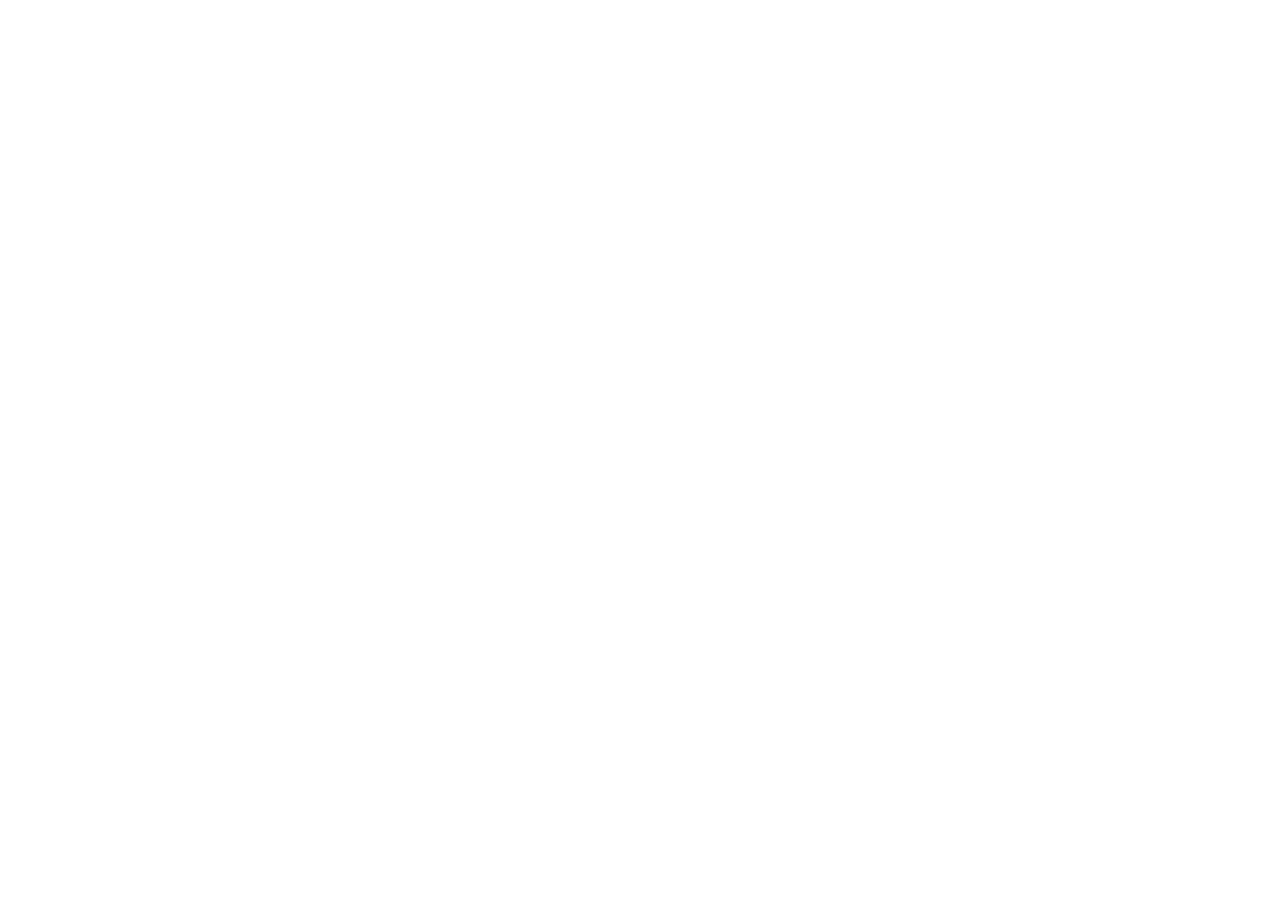
==== index.html @ 494f0d7b "first winner if statement made and working" ====
<!DOCTYPE html>
<html>
	<head>
		<script src="https://ajax.googleapis.com/ajax/libs/jquery/2.1.4/jquery.min.js"></script>
		<link rel="stylesheet" href="https://maxcdn.bootstrapcdn.com/bootstrap/3.3.5/css/bootstrap.min.css">
		<link rel="stylesheet" href="css/game.css">
	</head>
	
	<body>

		
		


		
	</body>
</html>
---- css/game.css ----
html, body {
    height: 100%;
    font-family: 'Karla', sans-serif;
}

.history-body {
	padding-bottom: 1000px;
    margin-bottom: -1000px;
    height: 100%;
}

.history-body h3 {
	margin: 0;
	padding-left: 10px;
	padding-top: 10px;
}

.cell-design {
	float: left;
	width: 25%;
	height: 175px;
	font-size: 100px;
	border: 3px solid #f7f7f7;
	text-align: center;
	margin: 0.5px;
}

#board {
	width: 100%;
	padding-left: 5%;
	padding-top: 5%;
	padding-bottom: 5%;
}
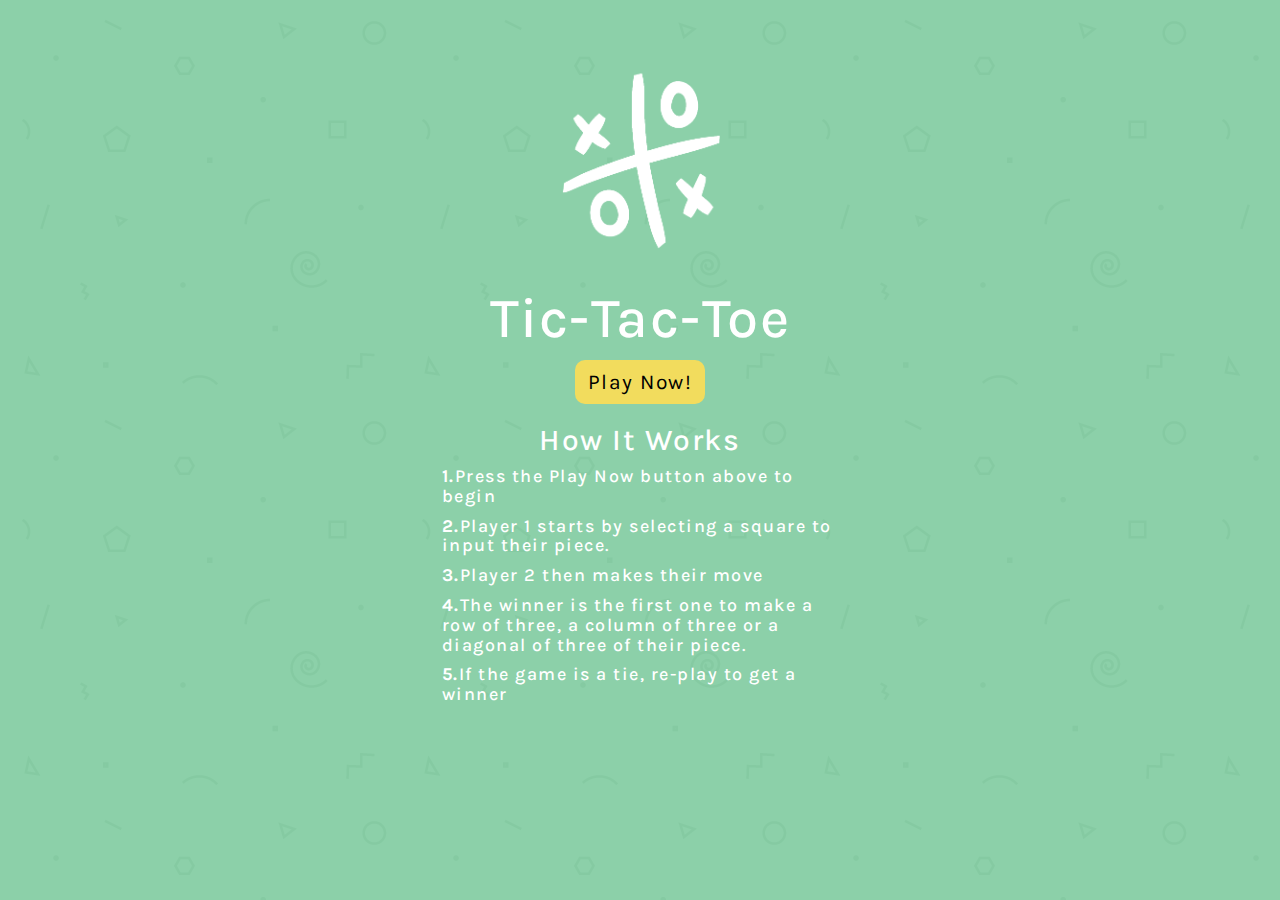
==== commit 15982f74: "refresh function created, not called yet. first column findWinner created" ====
--- a/index.html
+++ b/index.html
@@ -1,17 +1,30 @@
 <!DOCTYPE html>
 <html>
-	<head>
-		<script src="https://ajax.googleapis.com/ajax/libs/jquery/2.1.4/jquery.min.js"></script>
-		<link rel="stylesheet" href="https://maxcdn.bootstrapcdn.com/bootstrap/3.3.5/css/bootstrap.min.css">
-		<link rel="stylesheet" href="css/game.css">
-	</head>
-	
-	<body>
 
-		
-		
+<head>
+    <link href='https://fonts.googleapis.com/css?family=Karla:400,700' rel='stylesheet' type='text/css'>
+    <link rel="stylesheet" href="https://maxcdn.bootstrapcdn.com/bootstrap/3.3.5/css/bootstrap.min.css">
+    <link rel="stylesheet" href="css/game.css">
+</head>
 
+<body id="background">
+    <div class="col-md-6 col-md-offset-3 text-center">
+        <img src="images/logo.png" height="250" width="250" class="img-responsive center-block">
+        <h1>Tic-Tac-Toe</h1>
+        <a href="game.html">
+            <button type="button" class="btn btn-play">Play Now!</button>
+        </a>
+    </div>
+    <div class="how-it-works">
+        <div class="col-md-4 col-md-offset-4">
+            <h2>How It Works</h2>
+            <h4><b>1.</b>Press the Play Now button above to begin</h4>
+            <h4><b>2.</b>Player 1 starts by selecting a square to input their piece.</h4>
+            <h4><b>3.</b>Player 2 then makes their move</h4>
+            <h4><b>4.</b>The winner is the first one to make a row of three, a column of three or a diagonal of three of their piece.</h4>
+            <h4><b>5.</b>If the game is a tie, re-play to get a winner</h4>
+        </div>
+    </div>
+</body>
 
-		
-	</body>
 </html>--- a/css/game.css
+++ b/css/game.css
@@ -1,33 +1,58 @@
 html, body {
     height: 100%;
     font-family: 'Karla', sans-serif;
+    font-weight: 700;
+    background-color: #8ECFAA;
 }
 
-.history-body {
-	padding-bottom: 1000px;
-    margin-bottom: -1000px;
-    height: 100%;
+/* index.html*/
+
+body#background {
+  background-color: #8ECFAA;
+  background: url('../images/background.png');
+  letter-spacing: 1.5px;
 }
 
-.history-body h3 {
-	margin: 0;
-	padding-left: 10px;
-	padding-top: 10px;
+#background {
+	text-align: center;
+	color: #fff;
+	padding-top: 3%;
 }
 
-.cell-design {
-	float: left;
-	width: 25%;
+#background h1 {
+	font-size: 4em;
+	margin-top: 0;
+}
+
+.btn-play {
+	background-color: #F2DC5D;
+	color: #000;
+	font-size: 1.5em;
+	letter-spacing: 1.5px;
+	border-radius: 10px;
+}
+
+.how-it-works h1 {
+	font-size: 3em;
+}
+
+.how-it-works h4 {
+	text-align: left;
+}
+
+/* ganme.html*/
+
+.game-body {
+	color: #fff;
+	text-align: left;
+}
+
+.cell-default {
+	
 	height: 175px;
 	font-size: 100px;
-	border: 3px solid #f7f7f7;
+	background-color: #fff;
+	border: 10px solid #e0eaf6;
 	text-align: center;
-	margin: 0.5px;
+	color: #000;
 }
-
-#board {
-	width: 100%;
-	padding-left: 5%;
-	padding-top: 5%;
-	padding-bottom: 5%;
-}
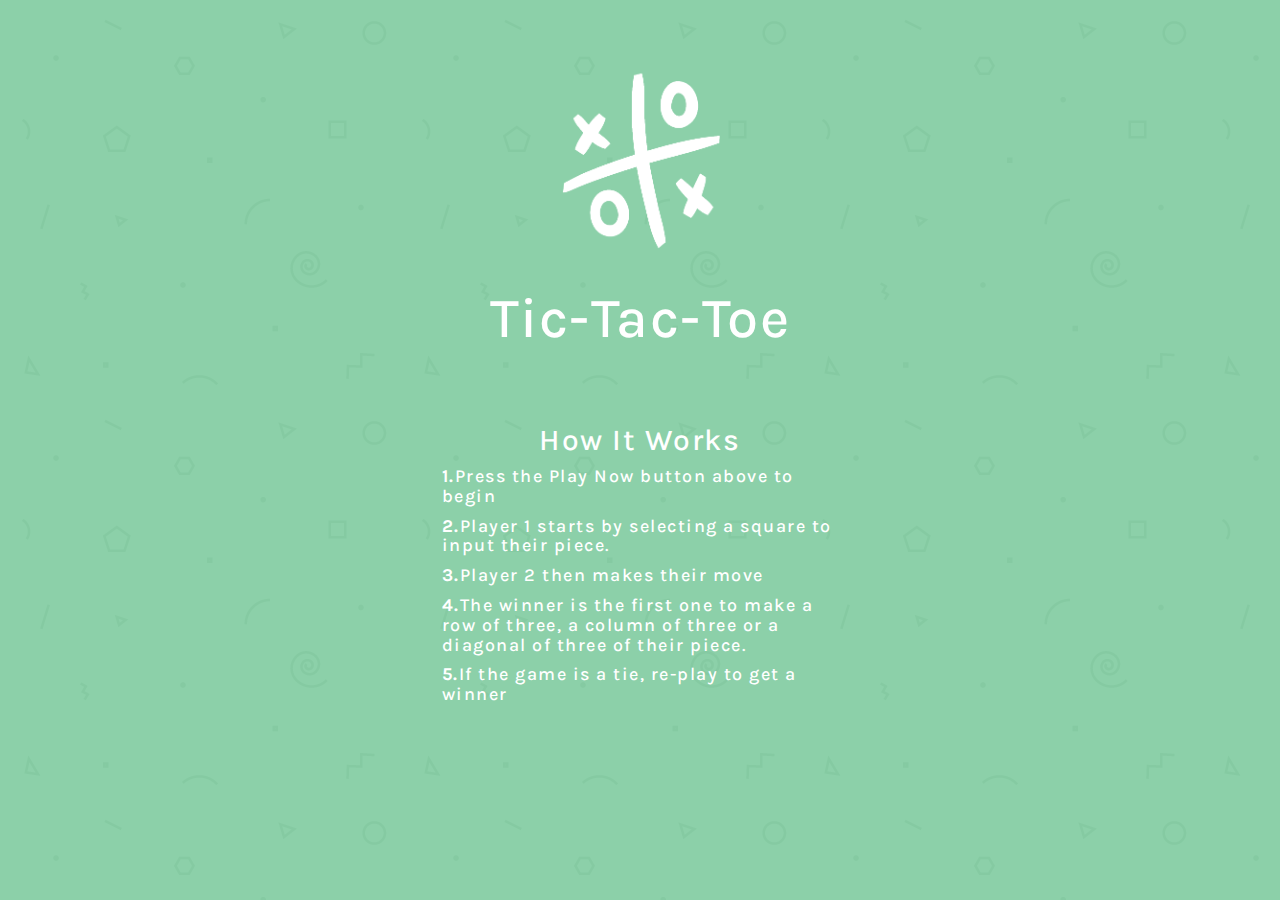
==== commit 4fba90ff: "aesthetic changes on index" ====
--- a/index.html
+++ b/index.html
@@ -5,6 +5,7 @@
     <link href='https://fonts.googleapis.com/css?family=Karla:400,700' rel='stylesheet' type='text/css'>
     <link rel="stylesheet" href="https://maxcdn.bootstrapcdn.com/bootstrap/3.3.5/css/bootstrap.min.css">
     <link rel="stylesheet" href="css/game.css">
+    <script src="https://ajax.googleapis.com/ajax/libs/jquery/2.1.4/jquery.min.js"></script>
 </head>
 
 <body id="background">
@@ -12,7 +13,7 @@
         <img src="images/logo.png" height="250" width="250" class="img-responsive center-block">
         <h1>Tic-Tac-Toe</h1>
         <a href="game.html">
-            <button type="button" class="btn btn-play">Play Now!</button>
+            <button type="button" class="btn btn-play blink">Play Now!</button>
         </a>
     </div>
     <div class="how-it-works">
@@ -25,6 +26,24 @@
             <h4><b>5.</b>If the game is a tie, re-play to get a winner</h4>
         </div>
     </div>
+
+
+
+    <script type="text/javascript" language="javascript">
+	$(document).ready(function()
+	{
+	$('.blink').each(function() {
+    var elem = $(this);
+    setInterval(function() {
+        if (elem.css('visibility') == 'hidden') {
+            elem.css('visibility', 'visible');
+        } else {
+            elem.css('visibility', 'hidden');
+        }    
+    }, 700);
+		}); 
+	}); 
+	</script>
 </body>
 
 </html>--- a/css/game.css
+++ b/css/game.css
@@ -2,6 +2,7 @@
     height: 100%;
     font-family: 'Karla', sans-serif;
     font-weight: 700;
+    height: 100%;
     background-color: #8ECFAA;
 }
 
@@ -56,3 +57,23 @@
 	text-align: center;
 	color: #000;
 }
+
+.alert
+{
+    font-size: 1.3em;
+    padding: 1em;
+    text-align: center;
+    white-space: nowrap;
+    width: auto;
+    word-wrap: normal;
+}
+
+.history-body {
+	margin-top: 5%;
+	background: url('../images/background.png');
+
+}
+
+.history-display {
+	height: 300px;
+} 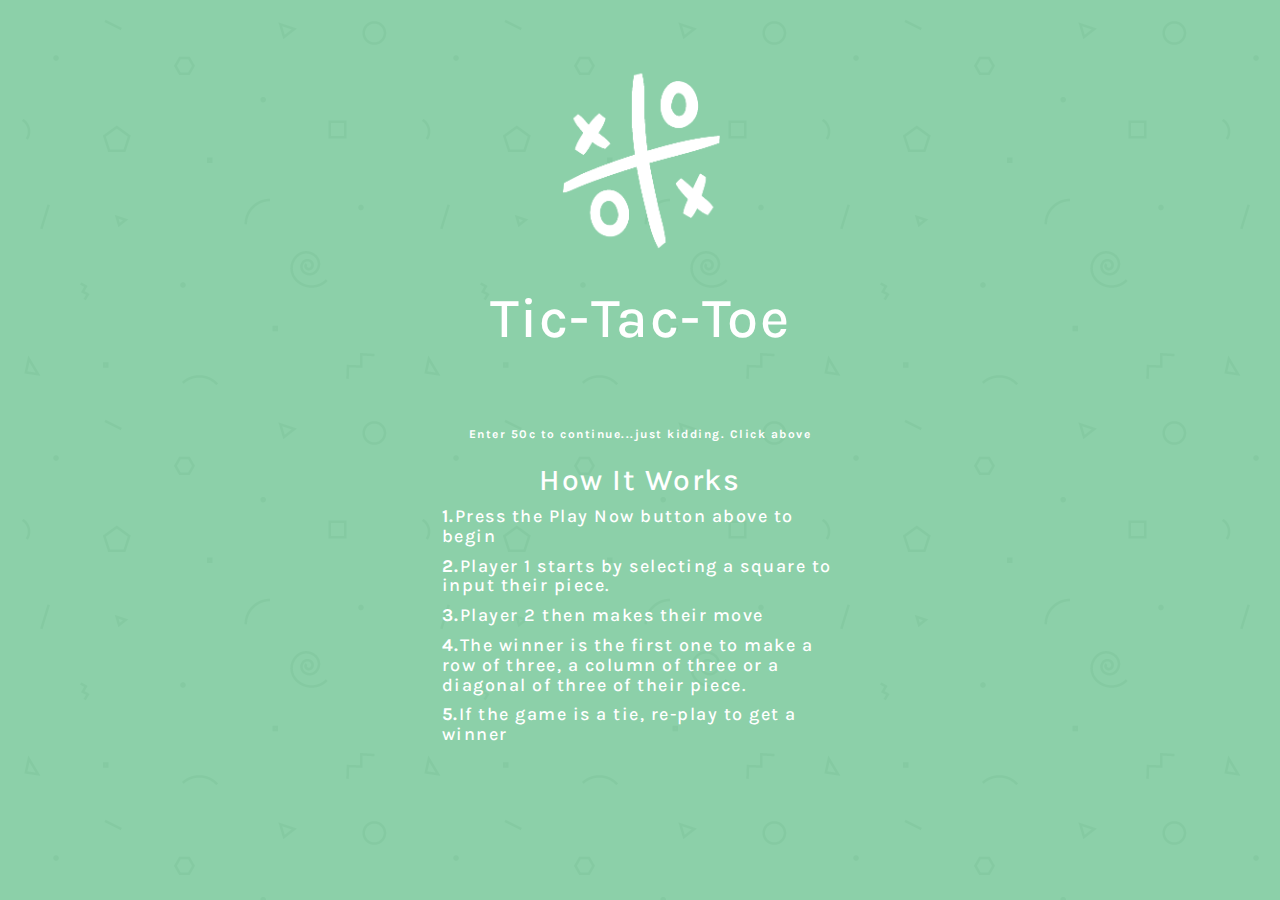
==== commit 090671fa: "created refresh board button" ====
--- a/index.html
+++ b/index.html
@@ -15,6 +15,8 @@
         <a href="game.html">
             <button type="button" class="btn btn-play blink">Play Now!</button>
         </a>
+            <br><br>
+            <small>Enter 50c to continue...just kidding. Click above</small>
     </div>
     <div class="how-it-works">
         <div class="col-md-4 col-md-offset-4">
@@ -26,24 +28,20 @@
             <h4><b>5.</b>If the game is a tie, re-play to get a winner</h4>
         </div>
     </div>
-
-
-
     <script type="text/javascript" language="javascript">
-	$(document).ready(function()
-	{
-	$('.blink').each(function() {
-    var elem = $(this);
-    setInterval(function() {
-        if (elem.css('visibility') == 'hidden') {
-            elem.css('visibility', 'visible');
-        } else {
-            elem.css('visibility', 'hidden');
-        }    
-    }, 700);
-		}); 
-	}); 
-	</script>
+    $(function() {
+        $('.blink').each(function() {
+            var elem = $(this);
+            setInterval(function() {
+                if (elem.css('visibility') == 'hidden') {
+                    elem.css('visibility', 'visible');
+                } else {
+                    elem.css('visibility', 'hidden');
+                }
+            }, 700);
+        });
+    });
+    </script>
 </body>
 
 </html>--- a/css/game.css
+++ b/css/game.css
@@ -7,10 +7,9 @@
 }
 
 /* index.html*/
-
 body#background {
   background-color: #8ECFAA;
-  background: url('../images/background.png');
+  background: url('../images/background.png') fixed;
   letter-spacing: 1.5px;
 }
 
@@ -41,25 +40,33 @@
 	text-align: left;
 }
 
-/* ganme.html*/
+small {
+	color: #fff;
+	text-dec
+}
 
+
+/* game.html*/
 .game-body {
 	color: #fff;
 	text-align: left;
 }
 
 .cell-default {
-	
 	height: 175px;
 	font-size: 100px;
 	background-color: #fff;
 	border: 10px solid #e0eaf6;
 	text-align: center;
-	color: #000;
+	color: #34495e;
+	font-weight: 400;
 }
 
-.alert
-{
+.cell-default:hover {
+	background-color: #FFFAAE;
+}
+
+.alert {
     font-size: 1.3em;
     padding: 1em;
     text-align: center;
@@ -68,12 +75,34 @@
     word-wrap: normal;
 }
 
-.history-body {
-	margin-top: 5%;
-	background: url('../images/background.png');
+.below-body {
+	margin-top: 0%;
+	background: url('../images/background.png') fixed;
+}
 
+.score-display {
+	height: 50px;
 }
 
 .history-display {
 	height: 300px;
+}
+
+.click-counter {
+	margin-bottom: 10px;
+}
+
+.refresh {
+	background-color: #F2DC5D;
+	color: #000;
+	letter-spacing: 1.5px;
+	border-radius: 10px;
+	border: none;
+	padding: 10px;
+}
+
+li {
+	font-size: 1.5em;
+	list-style-position: center;
+	list-style: none;
 } 